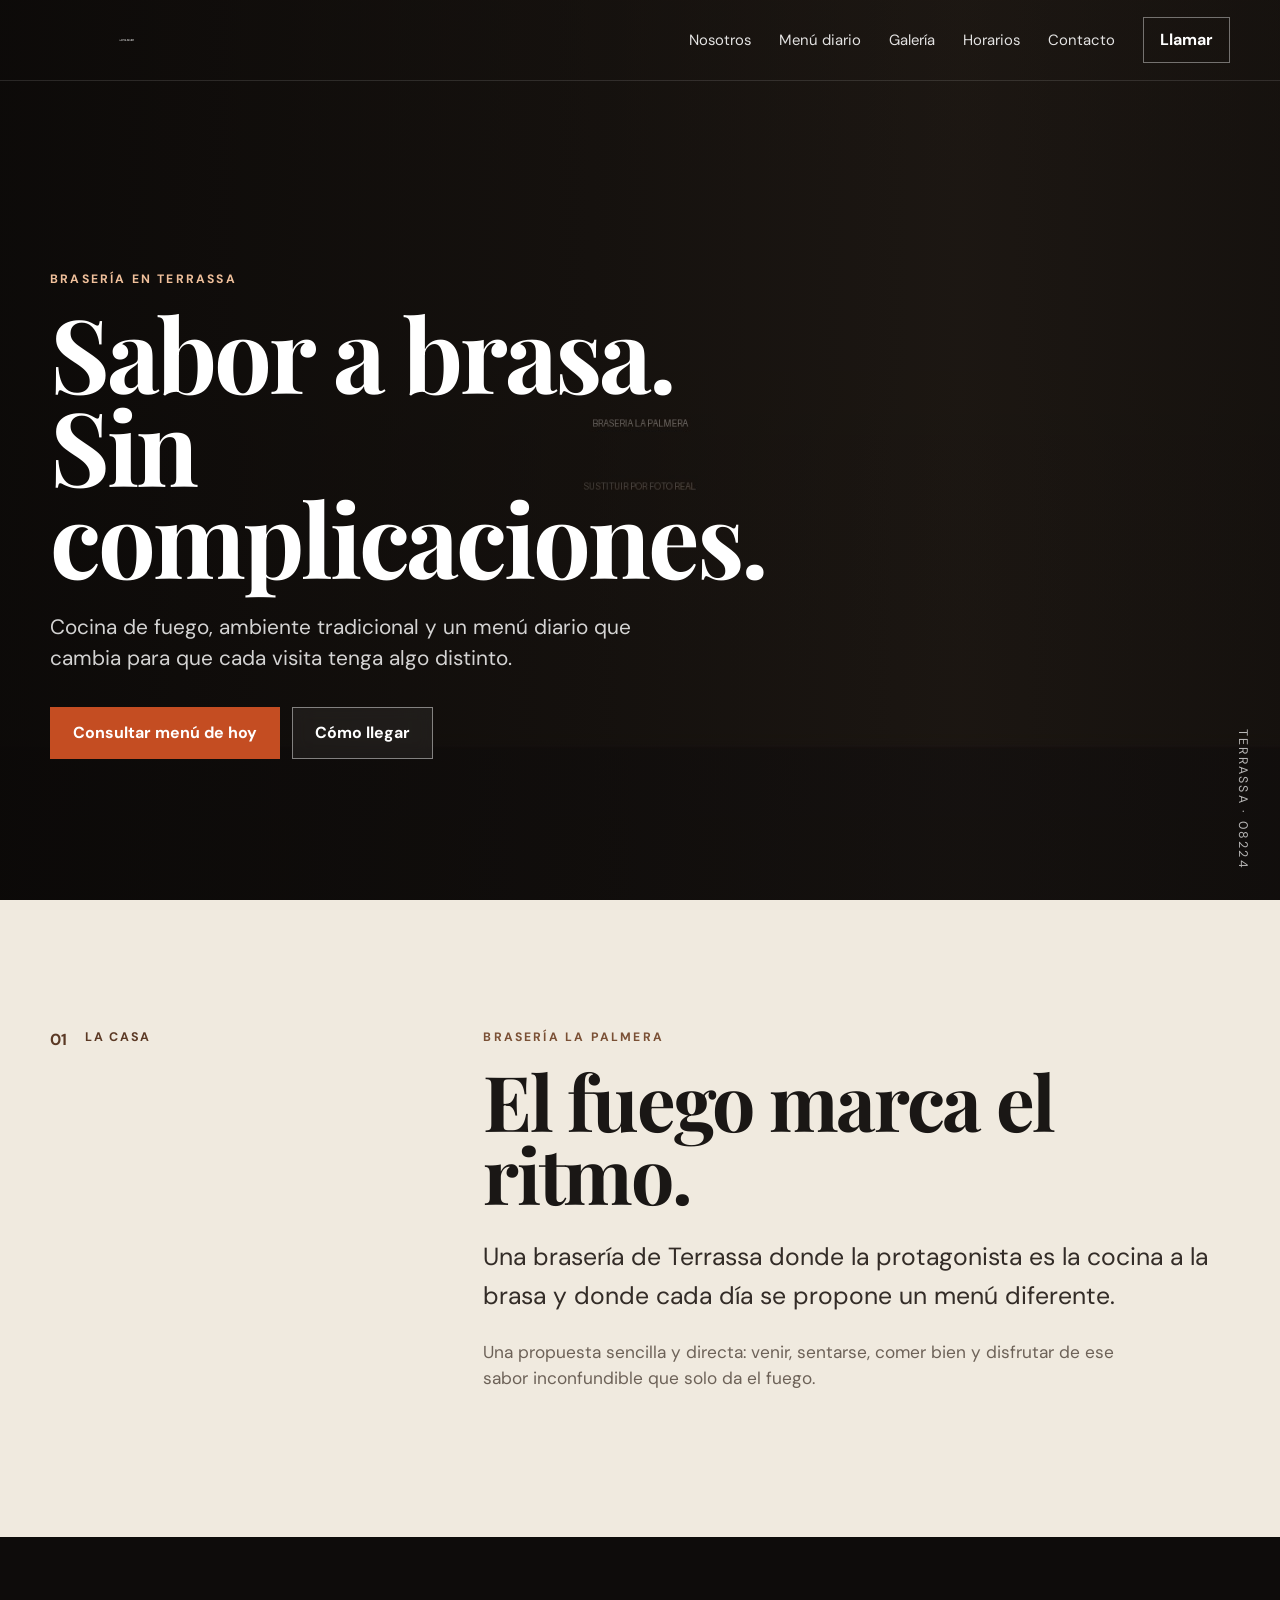
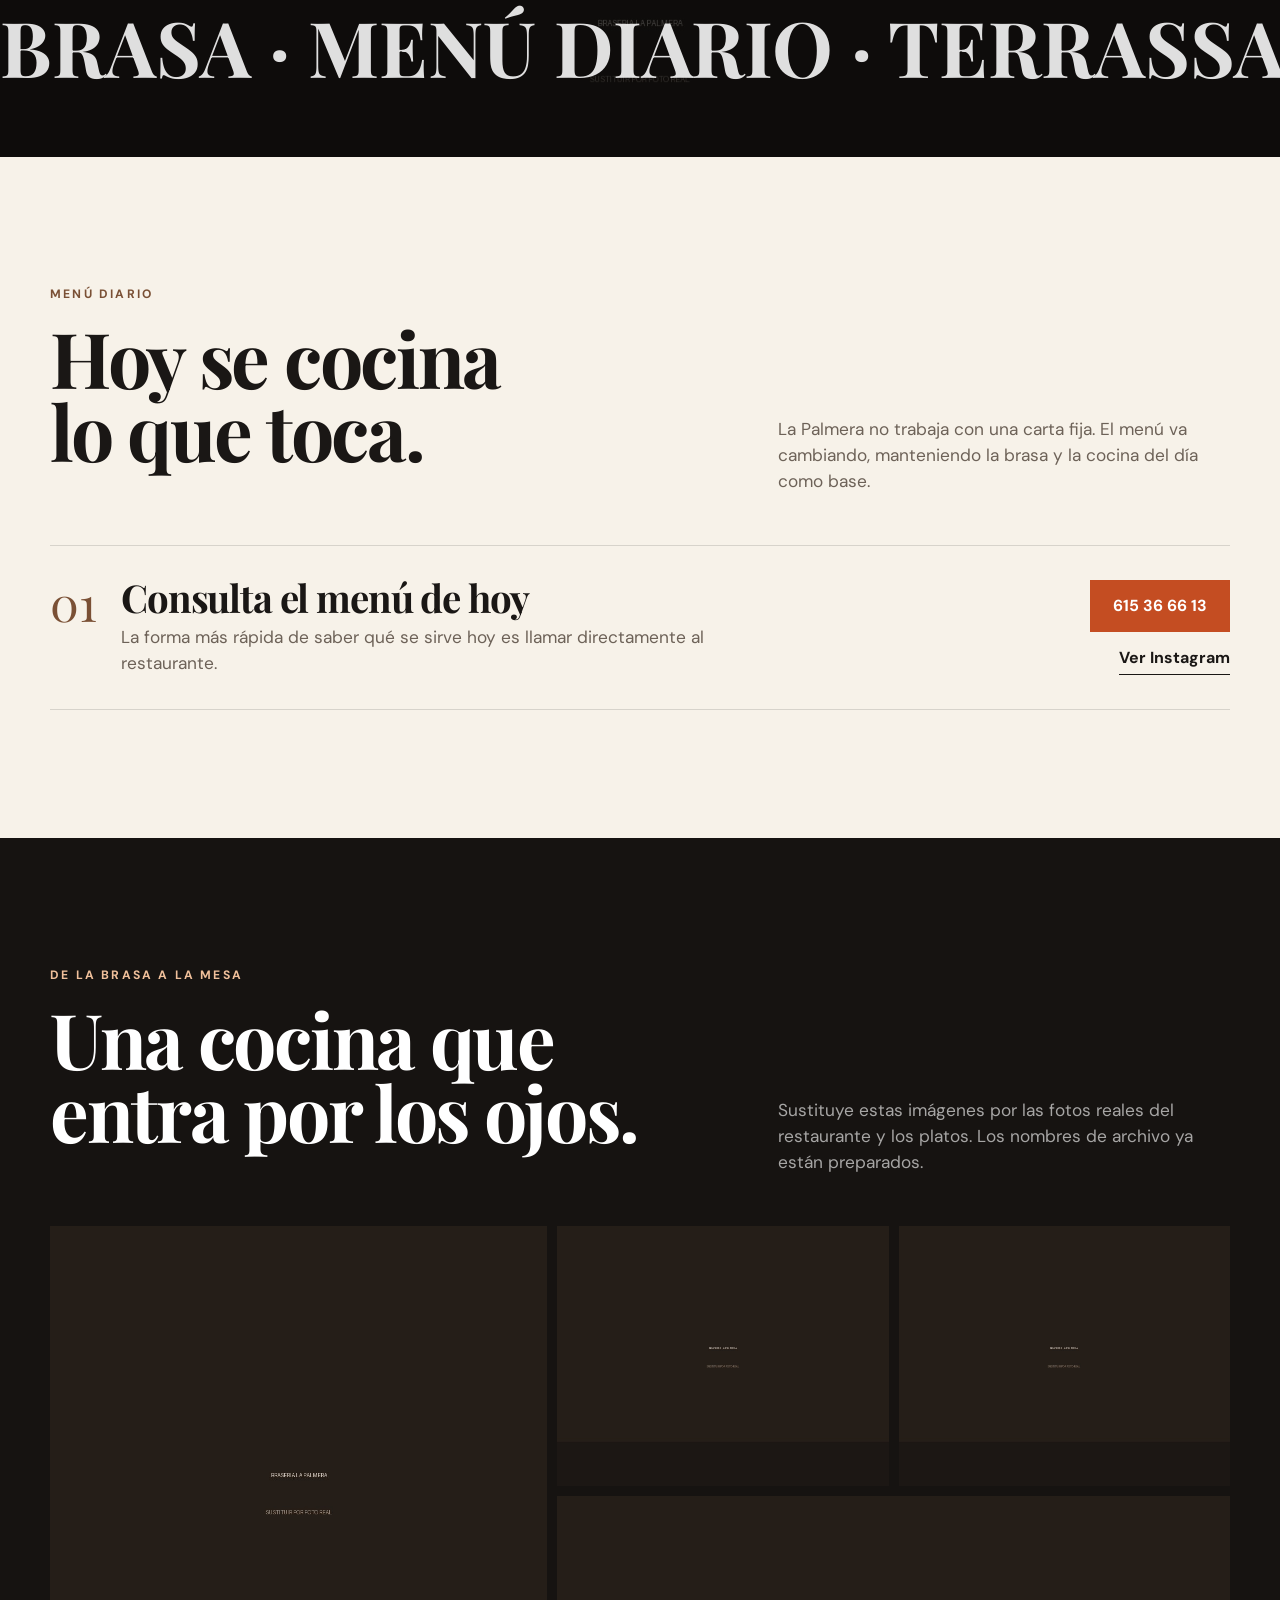
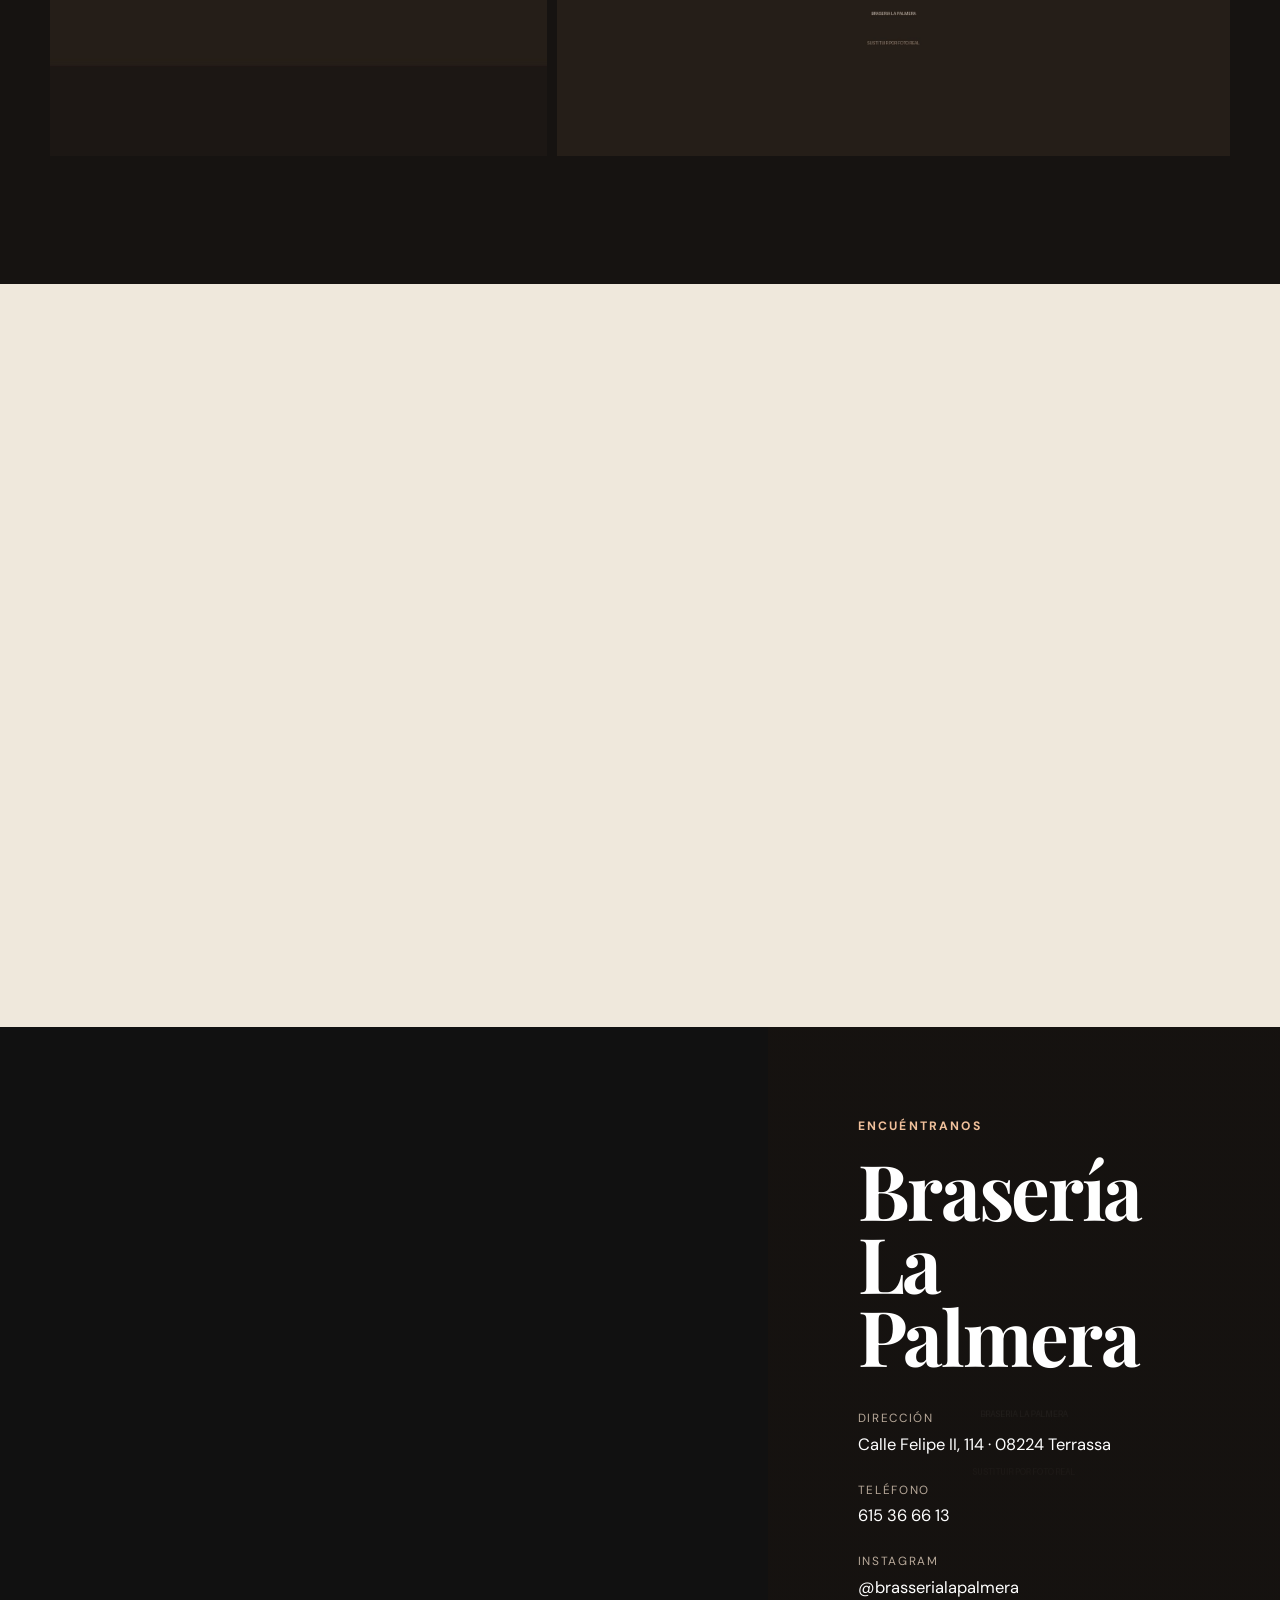
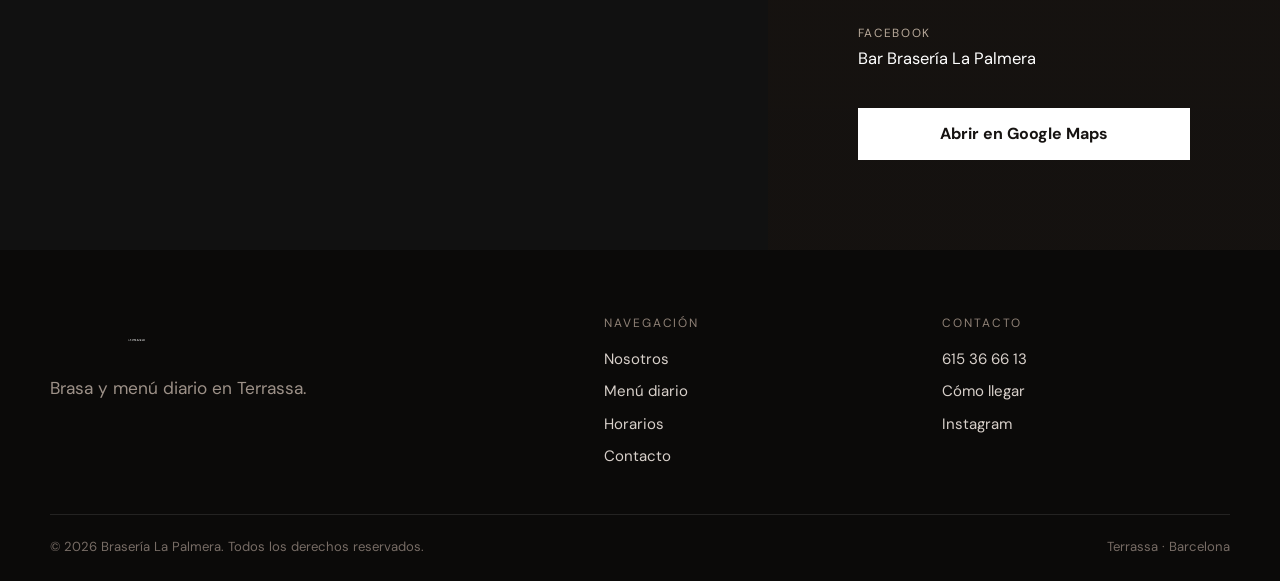
==== braseria-la-palmera/index.html @ 97b30077 "feat: add initial website structure for Brasería La Palmera with HTML, CSS, and JavaScript - Created" ====
<!DOCTYPE html>
<html lang="es">
<head>
  <meta charset="UTF-8">
  <meta name="viewport" content="width=device-width, initial-scale=1">
  <meta name="theme-color" content="#14110f">
  <meta name="description" content="Brasería La Palmera en Terrassa. Cocina a la brasa, menú diario y ambiente tradicional. Consulta el menú del día, horarios, ubicación y contacto.">
  <meta name="robots" content="index,follow">

  <title>Brasería La Palmera | Brasa y menú diario en Terrassa</title>

  <meta property="og:title" content="Brasería La Palmera | Terrassa">
  <meta property="og:description" content="Cocina a la brasa, menú diario y sabor tradicional en Terrassa.">
  <meta property="og:type" content="restaurant">
  <meta property="og:locale" content="es_ES">
  <meta property="og:image" content="img/hero-brasa.jpg">

  <link rel="icon" href="img/favicon.png">
  <link rel="preconnect" href="https://fonts.googleapis.com">
  <link rel="preconnect" href="https://fonts.gstatic.com" crossorigin>
  <link href="https://fonts.googleapis.com/css2?family=DM+Sans:wght@400;500;600;700&family=Playfair+Display:wght@600;700&display=swap" rel="stylesheet">
  <link rel="stylesheet" href="style.css">

  <script type="application/ld+json">
  {
    "@context": "https://schema.org",
    "@type": "Restaurant",
    "name": "Brasería La Palmera",
    "description": "Brasería en Terrassa especializada en cocina a la brasa y menú diario.",
    "servesCuisine": "Cocina a la brasa",
    "telephone": "+34 615 36 66 13",
    "address": {
      "@type": "PostalAddress",
      "streetAddress": "Calle Felipe II, 114",
      "postalCode": "08224",
      "addressLocality": "Terrassa",
      "addressRegion": "Barcelona",
      "addressCountry": "ES"
    },
    "sameAs": [
      "https://www.instagram.com/brasserialapalmera/",
      "https://www.facebook.com/BarBraseriaLaPalmera/?locale=es_ES"
    ],
    "openingHoursSpecification": [
      {"@type":"OpeningHoursSpecification","dayOfWeek":"https://schema.org/Monday","opens":"07:00","closes":"16:30"},
      {"@type":"OpeningHoursSpecification","dayOfWeek":"https://schema.org/Tuesday","opens":"07:00","closes":"23:00"},
      {"@type":"OpeningHoursSpecification","dayOfWeek":"https://schema.org/Wednesday","opens":"07:00","closes":"23:00"},
      {"@type":"OpeningHoursSpecification","dayOfWeek":"https://schema.org/Thursday","opens":"07:00","closes":"23:00"},
      {"@type":"OpeningHoursSpecification","dayOfWeek":"https://schema.org/Friday","opens":"07:00","closes":"23:00"},
      {"@type":"OpeningHoursSpecification","dayOfWeek":"https://schema.org/Saturday","opens":"07:00","closes":"16:00"}
    ]
  }
  </script>
</head>
<body>
  <a class="skip-link" href="#contenido">Saltar al contenido</a>

  <header class="site-header" id="inicio">
    <div class="container nav-wrap">
      <a class="brand" href="#inicio" aria-label="Brasería La Palmera - Inicio">
        <img src="img/logo.png" alt="Logo de Brasería La Palmera" class="brand-logo"
             onerror="this.style.display='none';this.nextElementSibling.style.display='block'">
        <span class="brand-fallback">La Palmera</span>
      </a>

      <button class="menu-toggle" type="button" aria-expanded="false" aria-controls="main-nav" aria-label="Abrir menú">
        <span></span><span></span><span></span>
      </button>

      <nav class="main-nav" id="main-nav" aria-label="Navegación principal">
        <a href="#nosotros">Nosotros</a>
        <a href="#menu-diario">Menú diario</a>
        <a href="#galeria">Galería</a>
        <a href="#horarios">Horarios</a>
        <a href="#contacto">Contacto</a>
        <a class="nav-cta" href="tel:+34615366613">Llamar</a>
      </nav>
    </div>
  </header>

  <main id="contenido">
    <section class="hero" aria-label="Brasería La Palmera">
      <div class="hero-media" role="img" aria-label="Cocina a la brasa en Brasería La Palmera"></div>
      <div class="hero-overlay"></div>
      <div class="container hero-content reveal">
        <p class="eyebrow">Brasería en Terrassa</p>
        <h1>Sabor a brasa.<br>Sin complicaciones.</h1>
        <p class="hero-copy">Cocina de fuego, ambiente tradicional y un menú diario que cambia para que cada visita tenga algo distinto.</p>
        <div class="hero-actions">
          <a class="btn btn-primary" href="tel:+34615366613">Consultar menú de hoy</a>
          <a class="btn btn-ghost" href="https://maps.app.goo.gl/aaMp82JXDHRgxFHu7" target="_blank" rel="noopener">Cómo llegar</a>
        </div>
      </div>
      <div class="hero-note">Terrassa · 08224</div>
    </section>

    <section class="section intro-section" id="nosotros">
      <div class="container split">
        <div class="section-kicker reveal">
          <span>01</span>
          <p>La casa</p>
        </div>
        <div class="intro-copy reveal">
          <p class="eyebrow dark">Brasería La Palmera</p>
          <h2>El fuego marca el ritmo.</h2>
          <p class="lead">Una brasería de Terrassa donde la protagonista es la cocina a la brasa y donde cada día se propone un menú diferente.</p>
          <p>Una propuesta sencilla y directa: venir, sentarse, comer bien y disfrutar de ese sabor inconfundible que solo da el fuego.</p>
        </div>
      </div>
    </section>

    <section class="fire-strip" aria-hidden="true">
      <div class="fire-strip-image"></div>
      <p>BRASA · MENÚ DIARIO · TERRASSA · BRASA · MENÚ DIARIO · TERRASSA</p>
    </section>

    <section class="section menu-section" id="menu-diario">
      <div class="container">
        <div class="section-head reveal">
          <div>
            <p class="eyebrow dark">Menú diario</p>
            <h2>Hoy se cocina<br>lo que toca.</h2>
          </div>
          <p class="section-summary">La Palmera no trabaja con una carta fija. El menú va cambiando, manteniendo la brasa y la cocina del día como base.</p>
        </div>

        <div class="menu-panel reveal">
          <div class="menu-panel-main">
            <span class="menu-number">01</span>
            <div>
              <h3>Consulta el menú de hoy</h3>
              <p>La forma más rápida de saber qué se sirve hoy es llamar directamente al restaurante.</p>
            </div>
          </div>
          <div class="menu-panel-actions">
            <a class="btn btn-primary" href="tel:+34615366613">615 36 66 13</a>
            <a class="text-link" href="https://www.instagram.com/brasserialapalmera/" target="_blank" rel="noopener">Ver Instagram</a>
          </div>
        </div>
      </div>
    </section>

    <section class="gallery-section" id="galeria">
      <div class="container">
        <div class="section-head section-head-light reveal">
          <div>
            <p class="eyebrow">De la brasa a la mesa</p>
            <h2>Una cocina que<br>entra por los ojos.</h2>
          </div>
          <p class="section-summary">Sustituye estas imágenes por las fotos reales del restaurante y los platos. Los nombres de archivo ya están preparados.</p>
        </div>

        <div class="gallery-grid">
          <button class="gallery-item gallery-tall reveal" type="button" data-full="img/plato-1.jpg" aria-label="Abrir imagen plato 1">
            <img src="img/plato-1.jpg" alt="Plato de Brasería La Palmera" loading="lazy">
          </button>
          <button class="gallery-item reveal" type="button" data-full="img/plato-2.jpg" aria-label="Abrir imagen plato 2">
            <img src="img/plato-2.jpg" alt="Plato a la brasa de Brasería La Palmera" loading="lazy">
          </button>
          <button class="gallery-item reveal" type="button" data-full="img/plato-3.jpg" aria-label="Abrir imagen plato 3">
            <img src="img/plato-3.jpg" alt="Menú diario de Brasería La Palmera" loading="lazy">
          </button>
          <button class="gallery-item gallery-wide reveal" type="button" data-full="img/interior.jpg" aria-label="Abrir imagen del interior">
            <img src="img/interior.jpg" alt="Interior de Brasería La Palmera" loading="lazy">
          </button>
        </div>
      </div>
    </section>

    <section class="section schedule-section" id="horarios">
      <div class="container schedule-grid">
        <div class="schedule-copy reveal">
          <p class="eyebrow dark">Horarios</p>
          <h2>Ven cuando<br>te vaya bien.</h2>
          <p>Consulta el horario antes de venir, especialmente si quieres conocer el menú del día.</p>
          <a class="text-link dark-link" href="tel:+34615366613">Llamar al restaurante</a>
        </div>

        <div class="schedule-table reveal" role="table" aria-label="Horarios de Brasería La Palmera">
          <div class="schedule-row" role="row"><span>Lunes</span><strong>7:00–16:30</strong></div>
          <div class="schedule-row" role="row"><span>Martes</span><strong>7:00–23:00</strong></div>
          <div class="schedule-row" role="row"><span>Miércoles</span><strong>7:00–23:00</strong></div>
          <div class="schedule-row" role="row"><span>Jueves</span><strong>7:00–23:00</strong></div>
          <div class="schedule-row" role="row"><span>Viernes</span><strong>7:00–23:00</strong></div>
          <div class="schedule-row" role="row"><span>Sábado</span><strong>7:00–16:00</strong></div>
          <div class="schedule-row closed" role="row"><span>Domingo</span><strong>Cerrado</strong></div>
        </div>
      </div>
    </section>

    <section class="location-section" id="contacto">
      <div class="location-map">
        <iframe
          title="Ubicación de Brasería La Palmera en Terrassa"
          src="https://www.google.com/maps?q=Calle%20Felipe%20II%20114%2008224%20Terrassa&output=embed"
          width="100%" height="100%" style="border:0" loading="lazy"
          referrerpolicy="no-referrer-when-downgrade"
          allowfullscreen>
        </iframe>
      </div>

      <div class="location-card">
        <p class="eyebrow">Encuéntranos</p>
        <h2>Brasería<br>La Palmera</h2>

        <div class="contact-list">
          <div>
            <span>Dirección</span>
            <a href="https://maps.app.goo.gl/aaMp82JXDHRgxFHu7" target="_blank" rel="noopener">Calle Felipe II, 114 · 08224 Terrassa</a>
          </div>
          <div>
            <span>Teléfono</span>
            <a href="tel:+34615366613">615 36 66 13</a>
          </div>
          <div>
            <span>Instagram</span>
            <a href="https://www.instagram.com/brasserialapalmera/" target="_blank" rel="noopener">@brasserialapalmera</a>
          </div>
          <div>
            <span>Facebook</span>
            <a href="https://www.facebook.com/BarBraseriaLaPalmera/?locale=es_ES" target="_blank" rel="noopener">Bar Brasería La Palmera</a>
          </div>
        </div>

        <a class="btn btn-light" href="https://maps.app.goo.gl/aaMp82JXDHRgxFHu7" target="_blank" rel="noopener">Abrir en Google Maps</a>
      </div>
    </section>
  </main>

  <footer class="site-footer">
    <div class="container footer-grid">
      <div>
        <a class="brand footer-brand" href="#inicio">
          <img src="img/logo.png" alt="Brasería La Palmera" onerror="this.style.display='none';this.nextElementSibling.style.display='block'">
          <span class="brand-fallback">La Palmera</span>
        </a>
        <p>Brasa y menú diario en Terrassa.</p>
      </div>

      <div>
        <span class="footer-title">Navegación</span>
        <a href="#nosotros">Nosotros</a>
        <a href="#menu-diario">Menú diario</a>
        <a href="#horarios">Horarios</a>
        <a href="#contacto">Contacto</a>
      </div>

      <div>
        <span class="footer-title">Contacto</span>
        <a href="tel:+34615366613">615 36 66 13</a>
        <a href="https://maps.app.goo.gl/aaMp82JXDHRgxFHu7" target="_blank" rel="noopener">Cómo llegar</a>
        <a href="https://www.instagram.com/brasserialapalmera/" target="_blank" rel="noopener">Instagram</a>
      </div>
    </div>

    <div class="container footer-bottom">
      <span>© 2026 Brasería La Palmera. Todos los derechos reservados.</span>
      <span>Terrassa · Barcelona</span>
    </div>
  </footer>

  <div class="mobile-quick-actions" aria-label="Acciones rápidas">
    <a href="tel:+34615366613">Llamar</a>
    <a href="https://maps.app.goo.gl/aaMp82JXDHRgxFHu7" target="_blank" rel="noopener">Cómo llegar</a>
  </div>

  <dialog class="lightbox" id="lightbox">
    <button class="lightbox-close" type="button" aria-label="Cerrar imagen">×</button>
    <img src="" alt="">
  </dialog>

  <!-- GOOGLE ANALYTICS:
       Inserta aquí el script oficial de Google Analytics cuando tengas tu ID real.
       No se ha añadido ningún identificador ficticio. -->

  <script src="script.js"></script>
</body>
</html>
---- braseria-la-palmera/style.css ----
:root{
  --bg:#f0eadf;
  --paper:#f7f2e9;
  --ink:#1a1715;
  --muted:#6d6258;
  --brown:#5b3925;
  --brown-2:#7a5035;
  --brick:#161311;
  --ember:#c44d22;
  --line:rgba(26,23,21,.14);
  --max:1180px;
}

*{box-sizing:border-box}
html{scroll-behavior:smooth}
body{
  margin:0;
  font-family:"DM Sans",system-ui,-apple-system,BlinkMacSystemFont,"Segoe UI",sans-serif;
  color:var(--ink);
  background:var(--bg);
  line-height:1.5;
  overflow-x:hidden;
}
img{display:block;max-width:100%}
a{color:inherit;text-decoration:none}
button,input,textarea,select{font:inherit}
button{color:inherit}
.container{width:min(calc(100% - 36px),var(--max));margin-inline:auto}
.section{padding:clamp(76px,10vw,140px) 0}
h1,h2,h3,p{margin-top:0}
h1,h2,h3{font-family:"Playfair Display",Georgia,serif;letter-spacing:-.03em}
h1{font-size:clamp(3.6rem,8vw,7.8rem);line-height:.9;margin-bottom:28px}
h2{font-size:clamp(3rem,6vw,5.8rem);line-height:.95;margin-bottom:28px}
h3{font-size:clamp(1.65rem,3vw,2.5rem);line-height:1.02}
p{font-size:clamp(1rem,1.5vw,1.08rem)}
.skip-link{
  position:fixed;left:16px;top:16px;z-index:9999;
  transform:translateY(-150%);
  background:#fff;color:#000;padding:10px 14px;border-radius:2px
}
.skip-link:focus{transform:none}
.eyebrow{
  font-size:.76rem;
  font-weight:700;
  text-transform:uppercase;
  letter-spacing:.18em;
  color:#f0c09b;
  margin-bottom:18px;
}
.eyebrow.dark{color:var(--brown-2)}
.lead{font-size:clamp(1.2rem,2vw,1.55rem);line-height:1.55;color:#332c27}
.btn{
  min-height:52px;
  display:inline-flex;
  align-items:center;
  justify-content:center;
  padding:0 22px;
  border:1px solid transparent;
  font-weight:700;
  transition:transform .2s ease,background-color .2s ease,color .2s ease,border-color .2s ease;
}
.btn:hover{transform:translateY(-2px)}
.btn-primary{background:var(--ember);color:#fff}
.btn-primary:hover{background:#a83e18}
.btn-ghost{border-color:rgba(255,255,255,.45);color:#fff;background:rgba(255,255,255,.06);backdrop-filter:blur(8px)}
.btn-ghost:hover{background:#fff;color:#161311}
.btn-light{background:#fff;color:#161311}
.btn-light:hover{background:#eadfce}
.text-link{
  display:inline-flex;
  align-items:center;
  gap:10px;
  font-weight:700;
  border-bottom:1px solid currentColor;
  padding-bottom:4px;
}
.dark-link{color:var(--brown)}

.site-header{
  position:fixed;inset:0 0 auto;z-index:1000;
  border-bottom:1px solid rgba(255,255,255,.12);
  transition:background-color .25s ease,border-color .25s ease;
}
.site-header.scrolled{
  background:rgba(20,17,15,.96);
  backdrop-filter:blur(12px);
  border-bottom-color:rgba(255,255,255,.08);
}
.nav-wrap{height:80px;display:flex;align-items:center;justify-content:space-between;gap:24px}
.brand{display:inline-flex;align-items:center;min-width:140px}
.brand-logo{width:auto;height:46px;object-fit:contain;filter:brightness(0) invert(1)}
.brand-fallback{
  display:none;
  font-family:"Playfair Display",serif;
  color:#fff;
  font-size:1.45rem;
  font-weight:700;
}
.main-nav{display:flex;align-items:center;gap:28px;color:#fff}
.main-nav>a:not(.nav-cta){font-size:.93rem;opacity:.88}
.main-nav>a:hover{opacity:1}
.nav-cta{padding:10px 16px;border:1px solid rgba(255,255,255,.4);font-weight:700}
.menu-toggle{display:none;background:transparent;border:0;width:44px;height:44px;padding:10px}
.menu-toggle span{display:block;height:2px;background:#fff;margin:5px 0}

.hero{
  position:relative;
  min-height:100svh;
  display:flex;
  align-items:flex-end;
  color:#fff;
  background:#15110e;
}
.hero-media{
  position:absolute;inset:0;
  background:
    linear-gradient(180deg,rgba(0,0,0,.12),rgba(0,0,0,.18)),
    url("img/hero-brasa.jpg") center/cover no-repeat;
}
.hero-overlay{
  position:absolute;inset:0;
  background:linear-gradient(90deg,rgba(10,8,7,.88) 0%,rgba(10,8,7,.5) 46%,rgba(10,8,7,.18) 75%,rgba(10,8,7,.46) 100%);
}
.hero-content{
  position:relative;
  z-index:2;
  padding-top:170px;
  padding-bottom:clamp(90px,11vw,150px);
}
.hero-content{max-width:820px;margin-left:max(18px,calc((100vw - var(--max))/2))}
.hero-copy{max-width:650px;font-size:clamp(1.08rem,1.7vw,1.3rem);color:rgba(255,255,255,.82);margin-bottom:34px}
.hero-actions{display:flex;flex-wrap:wrap;gap:12px}
.hero-note{
  position:absolute;right:28px;bottom:30px;z-index:2;
  writing-mode:vertical-rl;
  font-size:.78rem;letter-spacing:.18em;text-transform:uppercase;color:rgba(255,255,255,.7)
}

.split{display:grid;grid-template-columns:1fr 2fr;gap:60px}
.section-kicker{display:flex;align-items:flex-start;gap:18px;color:var(--brown)}
.section-kicker span{font-weight:700}
.section-kicker p{text-transform:uppercase;letter-spacing:.14em;font-size:.78rem;font-weight:700}
.intro-copy{max-width:760px}
.intro-copy>p:last-child{max-width:650px;color:var(--muted)}

.fire-strip{position:relative;height:220px;overflow:hidden;background:#111;color:#fff}
.fire-strip-image{
  position:absolute;inset:0;
  background:url("img/brasa-detalle.jpg") center/cover no-repeat;
  filter:saturate(.8) contrast(1.1);
  opacity:.45;
}
.fire-strip::after{content:"";position:absolute;inset:0;background:rgba(5,5,5,.42)}
.fire-strip p{
  position:absolute;z-index:2;left:0;right:0;top:50%;transform:translateY(-50%);
  white-space:nowrap;font-family:"Playfair Display",serif;
  font-size:clamp(2rem,6vw,5.4rem);font-weight:700;opacity:.87;margin:0
}

.menu-section{background:var(--paper)}
.section-head{display:grid;grid-template-columns:1.2fr .8fr;gap:50px;align-items:end;margin-bottom:50px}
.section-summary{max-width:520px;color:var(--muted);margin:0}
.menu-panel{
  border-top:1px solid var(--line);
  border-bottom:1px solid var(--line);
  padding:32px 0;
  display:flex;
  gap:30px;
  justify-content:space-between;
  align-items:center;
}
.menu-panel-main{display:flex;align-items:flex-start;gap:24px;max-width:680px}
.menu-number{
  font-family:"Playfair Display",serif;
  font-size:3rem;
  color:var(--brown-2);
  line-height:1;
}
.menu-panel h3{margin-bottom:8px}
.menu-panel p{margin:0;color:var(--muted)}
.menu-panel-actions{display:flex;flex-direction:column;align-items:flex-end;gap:14px}

.gallery-section{padding:clamp(76px,10vw,140px) 0;background:var(--brick);color:#fff}
.section-head-light .section-summary{color:rgba(255,255,255,.62)}
.gallery-grid{
  display:grid;
  grid-template-columns:1.2fr .8fr .8fr;
  grid-auto-rows:260px;
  gap:10px;
}
.gallery-item{
  border:0;padding:0;background:#2a231f;overflow:hidden;cursor:pointer;
}
.gallery-item img{width:100%;height:100%;object-fit:cover;transition:transform .45s ease,opacity .3s ease}
.gallery-item:hover img{transform:scale(1.025);opacity:.92}
.gallery-tall{grid-row:span 2}
.gallery-wide{grid-column:span 2}
.gallery-item img[src$=".jpg"]{background:#332a25}

.schedule-section{background:#efe8dc}
.schedule-grid{display:grid;grid-template-columns:.9fr 1.1fr;gap:80px;align-items:start}
.schedule-copy{position:sticky;top:130px}
.schedule-copy p{color:var(--muted);max-width:420px}
.schedule-table{border-top:1px solid var(--line)}
.schedule-row{
  display:flex;justify-content:space-between;gap:20px;
  padding:22px 0;border-bottom:1px solid var(--line);
  font-size:1.02rem
}
.schedule-row strong{font-weight:700}
.schedule-row.closed strong{color:#9c3d22}

.location-section{display:grid;grid-template-columns:1.2fr .8fr;min-height:650px;background:#111}
.location-map{min-height:500px}
.location-card{
  padding:clamp(52px,7vw,92px);
  color:#fff;
  display:flex;
  flex-direction:column;
  justify-content:center;
  background:
    linear-gradient(rgba(20,17,15,.93),rgba(20,17,15,.93)),
    url("img/madera-textura.jpg") center/cover;
}
.location-card h2{margin-bottom:38px}
.contact-list{display:grid;gap:24px;margin-bottom:36px}
.contact-list div{display:grid;gap:5px}
.contact-list span{font-size:.74rem;text-transform:uppercase;letter-spacing:.14em;color:#b8a99a}
.contact-list a{font-size:1.03rem}
.contact-list a:hover{text-decoration:underline}

.site-footer{background:#0b0a09;color:#fff;padding:64px 0 24px}
.footer-grid{display:grid;grid-template-columns:1.4fr .8fr .8fr;gap:50px}
.footer-grid>div{display:flex;flex-direction:column;gap:10px}
.footer-grid p{color:#9d9188;max-width:320px}
.footer-title{font-size:.75rem;text-transform:uppercase;letter-spacing:.16em;color:#8f8176;margin-bottom:6px}
.footer-grid a:not(.brand){color:#d8d0ca;font-size:.94rem}
.footer-brand img{height:52px;width:auto;object-fit:contain;filter:brightness(0) invert(1)}
.footer-bottom{
  margin-top:46px;padding-top:22px;border-top:1px solid rgba(255,255,255,.1);
  display:flex;justify-content:space-between;gap:20px;flex-wrap:wrap;
  color:#776c65;font-size:.82rem
}

.mobile-quick-actions{
  display:none;
  position:fixed;
  left:12px;right:12px;bottom:12px;
  z-index:990;
  background:rgba(15,13,12,.94);
  border:1px solid rgba(255,255,255,.12);
  backdrop-filter:blur(10px);
  padding:8px;
  gap:8px;
}
.mobile-quick-actions a{
  flex:1;min-height:46px;display:flex;align-items:center;justify-content:center;
  color:#fff;font-weight:700
}
.mobile-quick-actions a:first-child{background:var(--ember)}

.lightbox{
  width:min(94vw,1100px);
  border:0;
  padding:0;
  background:transparent;
  overflow:visible;
}
.lightbox::backdrop{background:rgba(0,0,0,.88)}
.lightbox img{max-width:100%;max-height:86vh;margin:auto;object-fit:contain}
.lightbox-close{
  position:absolute;right:0;top:-48px;
  border:0;background:transparent;color:#fff;font-size:2rem;cursor:pointer
}

.reveal{
  opacity:0;
  transform:translateY(26px);
  transition:opacity .7s ease,transform .7s ease;
}
.reveal.visible{opacity:1;transform:none}

@media (max-width: 900px){
  .main-nav{
    position:absolute;left:0;right:0;top:80px;
    background:#14110f;
    border-top:1px solid rgba(255,255,255,.08);
    display:none;
    flex-direction:column;
    align-items:stretch;
    gap:0;
    padding:12px 18px 22px;
  }
  .main-nav.open{display:flex}
  .main-nav a{padding:14px 4px}
  .nav-cta{text-align:center;margin-top:8px}
  .menu-toggle{display:block}
  .split,.section-head,.schedule-grid,.location-section{grid-template-columns:1fr}
  .section-kicker{margin-bottom:10px}
  .section-head{gap:16px}
  .schedule-copy{position:static}
  .location-map{order:2;min-height:420px}
  .location-card{order:1}
  .gallery-grid{grid-template-columns:1fr 1fr;grid-auto-rows:220px}
  .gallery-tall{grid-row:span 2}
  .gallery-wide{grid-column:span 1}
}

@media (max-width: 680px){
  .container{width:min(calc(100% - 28px),var(--max))}
  .nav-wrap{height:72px}
  .main-nav{top:72px}
  .hero-content{padding-top:140px;padding-bottom:130px;margin-left:14px;margin-right:14px}
  .hero-note{display:none}
  .hero-overlay{background:linear-gradient(180deg,rgba(8,7,6,.38) 0%,rgba(8,7,6,.68) 62%,rgba(8,7,6,.94) 100%)}
  .hero-actions{display:grid;grid-template-columns:1fr}
  .hero-actions .btn{width:100%}
  .split{gap:20px}
  .menu-panel{align-items:stretch;flex-direction:column}
  .menu-panel-actions{align-items:stretch}
  .menu-panel-actions .btn{width:100%}
  .gallery-grid{grid-template-columns:1fr;grid-auto-rows:250px}
  .gallery-tall{grid-row:span 1}
  .gallery-wide{grid-column:span 1}
  .location-card{padding:58px 20px}
  .footer-grid{grid-template-columns:1fr;gap:32px}
  .footer-bottom{padding-bottom:76px}
  .mobile-quick-actions{display:flex}
}

@media (prefers-reduced-motion: reduce){
  *{scroll-behavior:auto!important;transition:none!important;animation:none!important}
  .reveal{opacity:1;transform:none}
}
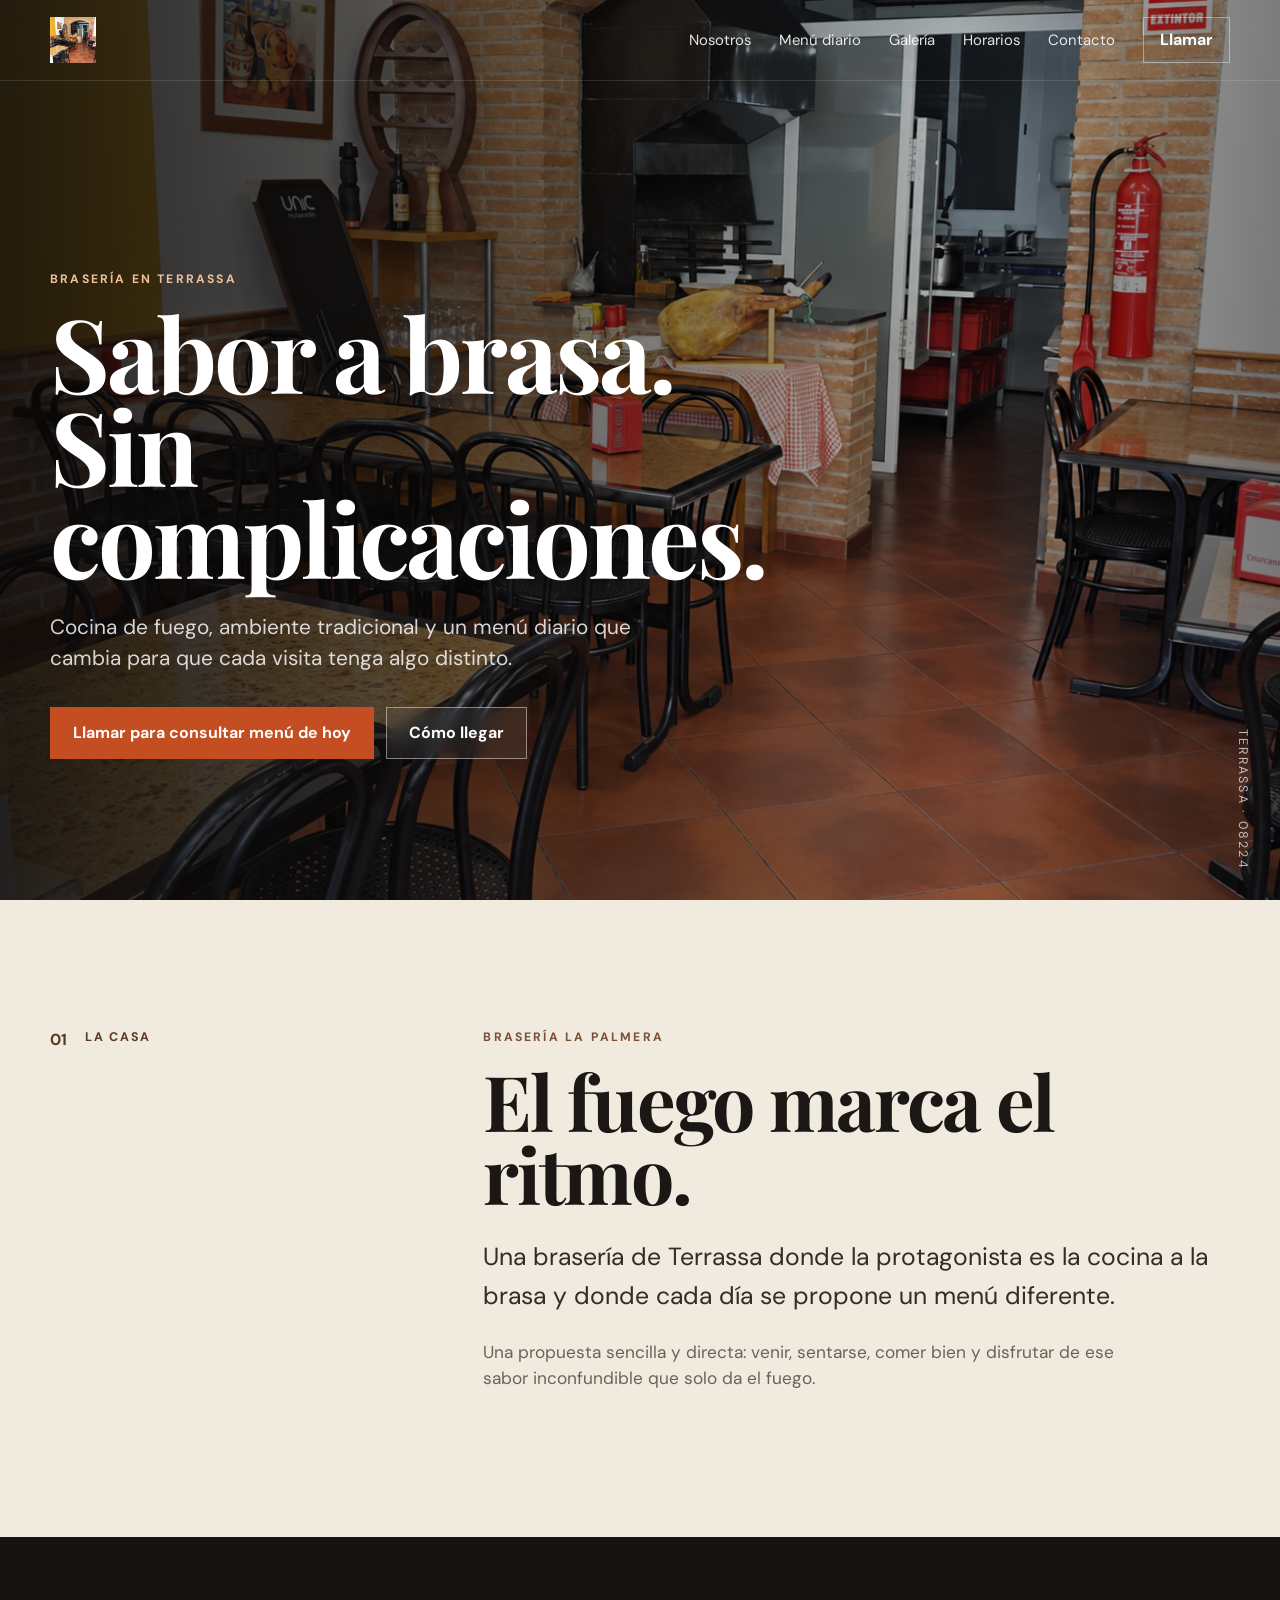
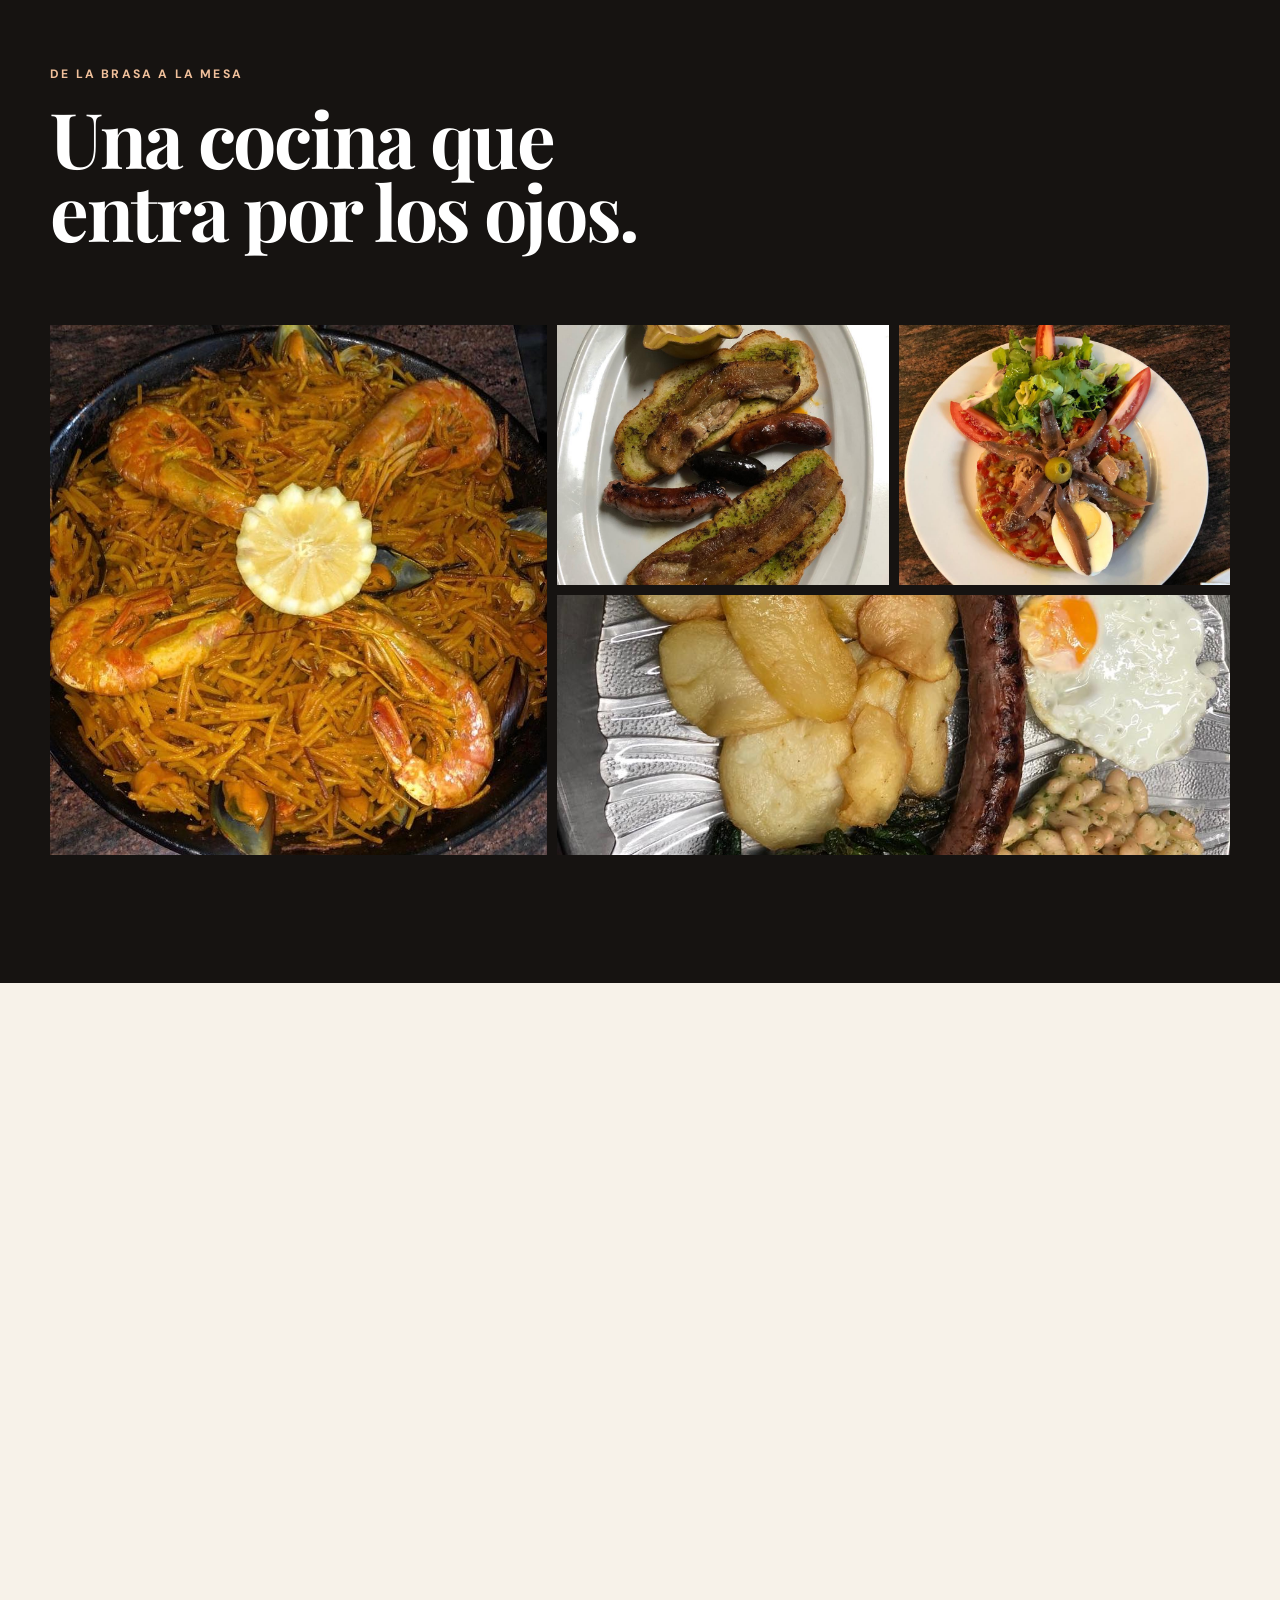
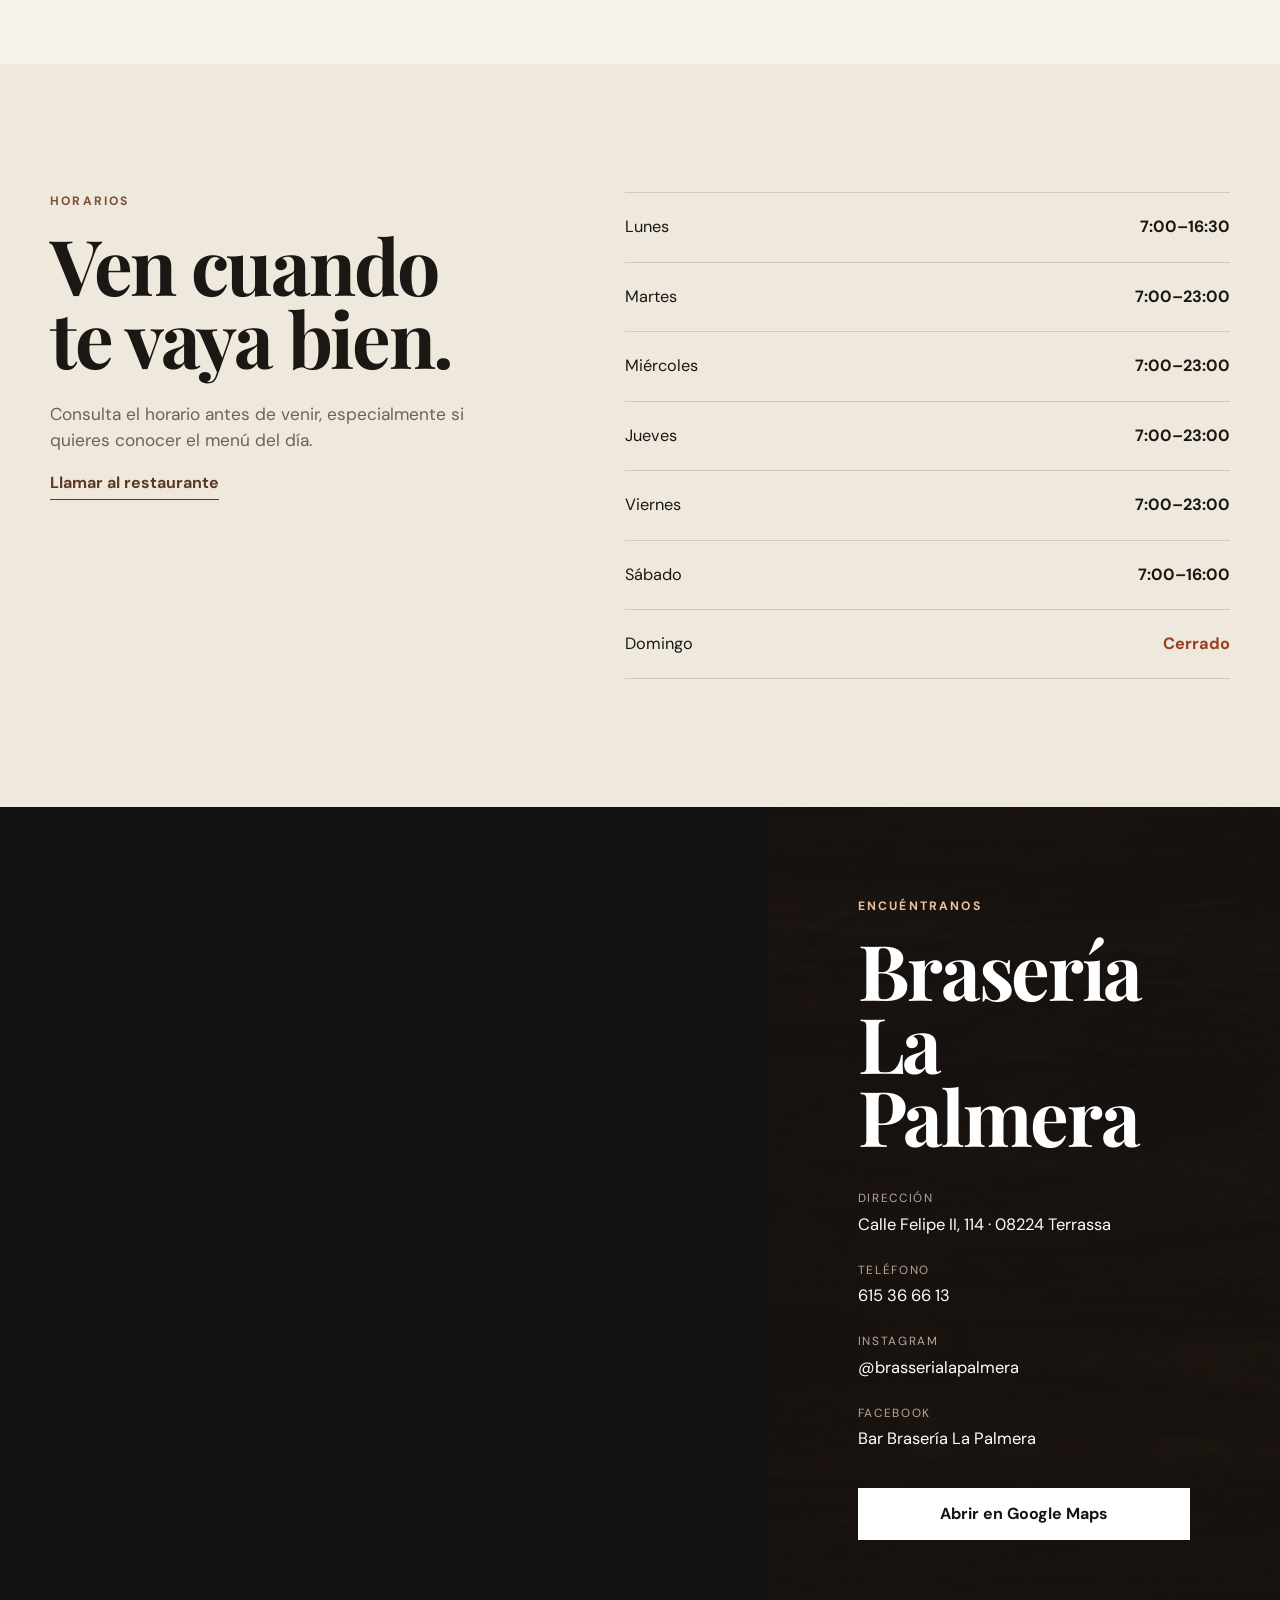
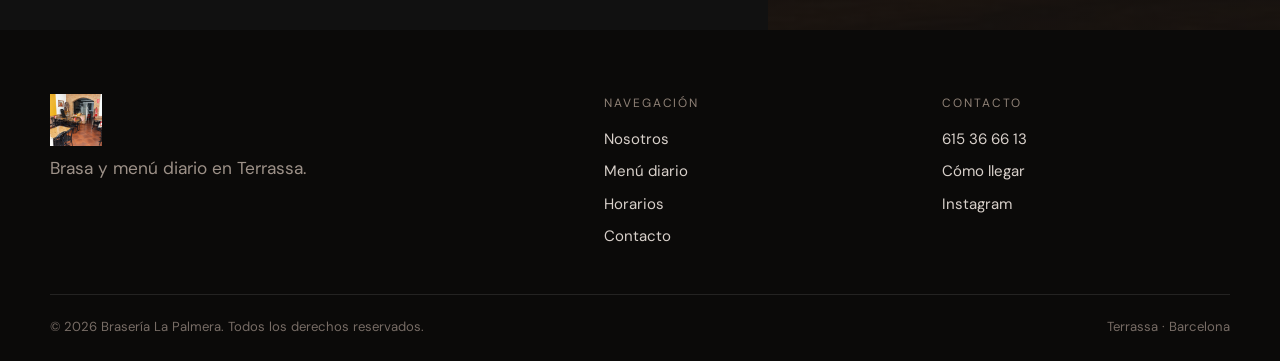
==== commit 50ef4b64: "Update Brasería La Palmera website with content and image enhancements - Changed favicon from 'favic" ====
--- a/braseria-la-palmera/index.html
+++ b/braseria-la-palmera/index.html
@@ -15,7 +15,7 @@
   <meta property="og:locale" content="es_ES">
   <meta property="og:image" content="img/hero-brasa.jpg">
 
-  <link rel="icon" href="img/favicon.png">
+  <link rel="icon" href="img/logo.png">
   <link rel="preconnect" href="https://fonts.googleapis.com">
   <link rel="preconnect" href="https://fonts.gstatic.com" crossorigin>
   <link href="https://fonts.googleapis.com/css2?family=DM+Sans:wght@400;500;600;700&family=Playfair+Display:wght@600;700&display=swap" rel="stylesheet">
@@ -58,8 +58,7 @@
   <header class="site-header" id="inicio">
     <div class="container nav-wrap">
       <a class="brand" href="#inicio" aria-label="Brasería La Palmera - Inicio">
-        <img src="img/logo.png" alt="Logo de Brasería La Palmera" class="brand-logo"
-             onerror="this.style.display='none';this.nextElementSibling.style.display='block'">
+        <img src="img/logo.png" alt="Logo de Brasería La Palmera" class="brand-logo">
         <span class="brand-fallback">La Palmera</span>
       </a>
 
@@ -87,7 +86,7 @@
         <h1>Sabor a brasa.<br>Sin complicaciones.</h1>
         <p class="hero-copy">Cocina de fuego, ambiente tradicional y un menú diario que cambia para que cada visita tenga algo distinto.</p>
         <div class="hero-actions">
-          <a class="btn btn-primary" href="tel:+34615366613">Consultar menú de hoy</a>
+          <a class="btn btn-primary" href="tel:+34615366613">Llamar para consultar menú de hoy</a>
           <a class="btn btn-ghost" href="https://maps.app.goo.gl/aaMp82JXDHRgxFHu7" target="_blank" rel="noopener">Cómo llegar</a>
         </div>
       </div>
@@ -109,9 +108,35 @@
       </div>
     </section>
 
-    <section class="fire-strip" aria-hidden="true">
-      <div class="fire-strip-image"></div>
-      <p>BRASA · MENÚ DIARIO · TERRASSA · BRASA · MENÚ DIARIO · TERRASSA</p>
+
+
+
+
+    <section class="gallery-section" id="galeria">
+      <div class="container">
+        <div class="section-head section-head-light reveal">
+          <div>
+            <p class="eyebrow">De la brasa a la mesa</p>
+            <h2>Una cocina que<br>entra por los ojos.</h2>
+          </div>
+          
+        </div>
+
+        <div class="gallery-grid">
+          <button class="gallery-item gallery-tall reveal" type="button" data-full="img/plato-1.jpg" aria-label="Abrir imagen plato 1">
+            <img src="img/plato-1.jpg" alt="Plato de Brasería La Palmera" loading="lazy">
+          </button>
+          <button class="gallery-item reveal" type="button" data-full="img/plato-2.jpg" aria-label="Abrir imagen plato 2">
+            <img src="img/plato-2.jpg" alt="Plato a la brasa de Brasería La Palmera" loading="lazy">
+          </button>
+          <button class="gallery-item reveal" type="button" data-full="img/plato-3.jpg" aria-label="Abrir imagen plato 3">
+            <img src="img/plato-3.jpg" alt="Menú diario de Brasería La Palmera" loading="lazy">
+          </button>
+          <button class="gallery-item gallery-wide reveal" type="button" data-full="img/interior.jpg" aria-label="Abrir imagen del interior">
+            <img src="img/interior.jpg" alt="Salón acogedor de Brasería La Palmera con mesas de madera, sillas negras y una barra de ladrillo que comunica con la cocina; al fondo se ve una parrilla y, en la pared derecha, un extintor con el texto EXTINTOR." loading="lazy">
+          </button>
+        </div>
+      </div>
     </section>
 
     <section class="section menu-section" id="menu-diario">
@@ -136,33 +161,6 @@
             <a class="btn btn-primary" href="tel:+34615366613">615 36 66 13</a>
             <a class="text-link" href="https://www.instagram.com/brasserialapalmera/" target="_blank" rel="noopener">Ver Instagram</a>
           </div>
-        </div>
-      </div>
-    </section>
-
-    <section class="gallery-section" id="galeria">
-      <div class="container">
-        <div class="section-head section-head-light reveal">
-          <div>
-            <p class="eyebrow">De la brasa a la mesa</p>
-            <h2>Una cocina que<br>entra por los ojos.</h2>
-          </div>
-          <p class="section-summary">Sustituye estas imágenes por las fotos reales del restaurante y los platos. Los nombres de archivo ya están preparados.</p>
-        </div>
-
-        <div class="gallery-grid">
-          <button class="gallery-item gallery-tall reveal" type="button" data-full="img/plato-1.jpg" aria-label="Abrir imagen plato 1">
-            <img src="img/plato-1.jpg" alt="Plato de Brasería La Palmera" loading="lazy">
-          </button>
-          <button class="gallery-item reveal" type="button" data-full="img/plato-2.jpg" aria-label="Abrir imagen plato 2">
-            <img src="img/plato-2.jpg" alt="Plato a la brasa de Brasería La Palmera" loading="lazy">
-          </button>
-          <button class="gallery-item reveal" type="button" data-full="img/plato-3.jpg" aria-label="Abrir imagen plato 3">
-            <img src="img/plato-3.jpg" alt="Menú diario de Brasería La Palmera" loading="lazy">
-          </button>
-          <button class="gallery-item gallery-wide reveal" type="button" data-full="img/interior.jpg" aria-label="Abrir imagen del interior">
-            <img src="img/interior.jpg" alt="Interior de Brasería La Palmera" loading="lazy">
-          </button>
         </div>
       </div>
     </section>
@@ -231,7 +229,7 @@
     <div class="container footer-grid">
       <div>
         <a class="brand footer-brand" href="#inicio">
-          <img src="img/logo.png" alt="Brasería La Palmera" onerror="this.style.display='none';this.nextElementSibling.style.display='block'">
+          <img src="img/logo.png" alt="Brasería La Palmera">
           <span class="brand-fallback">La Palmera</span>
         </a>
         <p>Brasa y menú diario en Terrassa.</p>
--- a/braseria-la-palmera/style.css
+++ b/braseria-la-palmera/style.css
@@ -88,7 +88,7 @@
 }
 .nav-wrap{height:80px;display:flex;align-items:center;justify-content:space-between;gap:24px}
 .brand{display:inline-flex;align-items:center;min-width:140px}
-.brand-logo{width:auto;height:46px;object-fit:contain;filter:brightness(0) invert(1)}
+.brand-logo{width:auto;height:46px;object-fit:contain}
 .brand-fallback{
   display:none;
   font-family:"Playfair Display",serif;
@@ -146,7 +146,7 @@
 .fire-strip{position:relative;height:220px;overflow:hidden;background:#111;color:#fff}
 .fire-strip-image{
   position:absolute;inset:0;
-  background:url("img/brasa-detalle.jpg") center/cover no-repeat;
+  background:url("img/madera-textura.jpg") center/cover no-repeat;
   filter:saturate(.8) contrast(1.1);
   opacity:.45;
 }
@@ -235,7 +235,7 @@
 .footer-grid p{color:#9d9188;max-width:320px}
 .footer-title{font-size:.75rem;text-transform:uppercase;letter-spacing:.16em;color:#8f8176;margin-bottom:6px}
 .footer-grid a:not(.brand){color:#d8d0ca;font-size:.94rem}
-.footer-brand img{height:52px;width:auto;object-fit:contain;filter:brightness(0) invert(1)}
+.footer-brand img{height:52px;width:auto;object-fit:contain}
 .footer-bottom{
   margin-top:46px;padding-top:22px;border-top:1px solid rgba(255,255,255,.1);
   display:flex;justify-content:space-between;gap:20px;flex-wrap:wrap;
